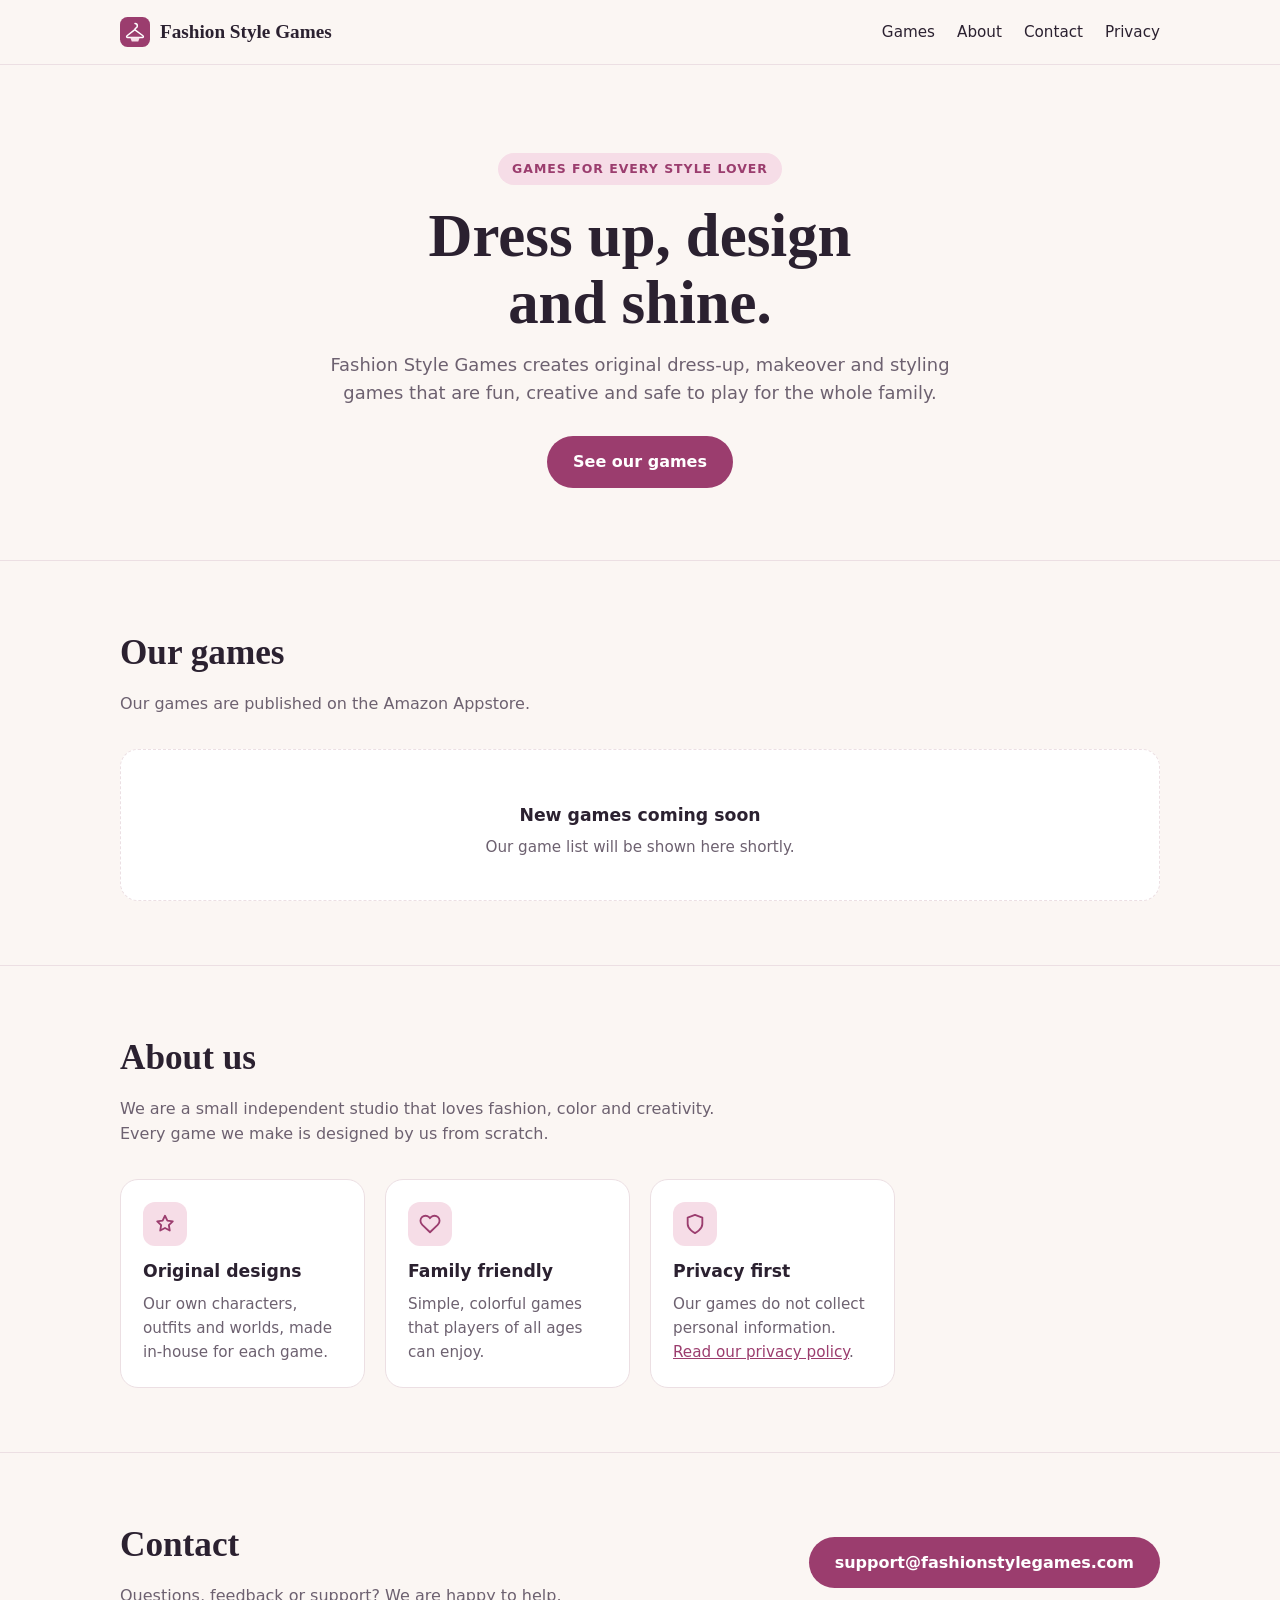
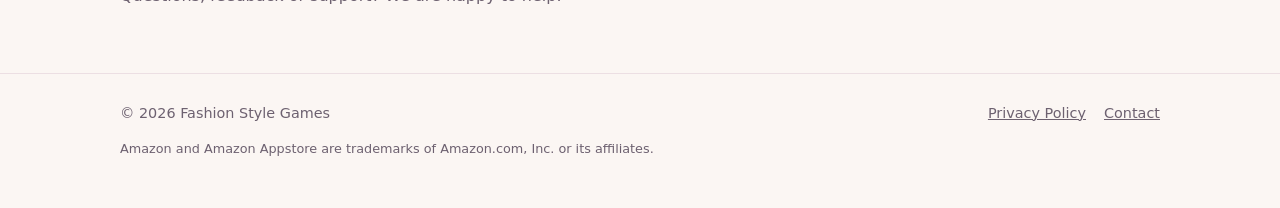
==== index.html @ 924c88b2 "Add Fashion Style Games website and privacy policy Co-Authored-By: Claude Opus 5.5 <noreply@anthropi" ====
<!doctype html>
<html lang="en">
<head>
  <meta charset="utf-8">
  <meta name="viewport" content="width=device-width, initial-scale=1">
  <title>Fashion Style Games</title>
  <meta name="description" content="Fashion Style Games makes original dress-up, makeover and style games for the Amazon Appstore.">
  <link rel="icon" href="favicon.svg" type="image/svg+xml">
  <link rel="stylesheet" href="style.css">
</head>
<body>
  <header class="site-header">
    <div class="wrap nav">
      <a class="brand" href="./">
        <svg viewBox="0 0 64 64" width="30" height="30" aria-hidden="true"><rect width="64" height="64" rx="16" fill="#9b3d6e"/><path d="M32 14a5 5 0 0 1 5 5c0 2.4-1.6 3.6-3.2 4.6-.9.6-1.8 1.2-1.8 2.4v1.6L49 40c1.6 1.1.8 3.6-1.1 3.6H16.1c-1.9 0-2.7-2.5-1.1-3.6L31 27.6" fill="none" stroke="#fff" stroke-width="3.2" stroke-linecap="round" stroke-linejoin="round"/><path d="M22 43.6 25 52h14l3-8.4" fill="#f6dde7"/></svg>
        Fashion Style Games
      </a>
      <ul>
        <li><a href="#games">Games</a></li>
        <li><a href="#about">About</a></li>
        <li><a href="#contact">Contact</a></li>
        <li><a href="privacy-policy.html">Privacy</a></li>
      </ul>
    </div>
  </header>

  <main>
    <div class="wrap hero">
      <span class="eyebrow">Games for every style lover</span>
      <h1>Dress up, design<br>and shine.</h1>
      <p>Fashion Style Games creates original dress-up, makeover and styling games that are fun, creative and safe to play for the whole family.</p>
      <a class="btn" href="#games">See our games</a>
    </div>

    <section id="games">
      <div class="wrap">
        <h2>Our games</h2>
        <p class="lead">Our games are published on the Amazon Appstore.</p>
        <div class="grid">
          <!--
            To add a game, copy this card and fill it in:
            <article class="card game-card">
              <img src="games/GAME-ICON.png" alt="GAME NAME icon">
              <h3>GAME NAME</h3>
              <p>One short sentence about the game.</p>
              <a class="store-link" href="AMAZON-APPSTORE-LINK">Get it on Amazon Appstore &rarr;</a>
            </article>
          -->
          <div class="card empty-state">
            <h3>New games coming soon</h3>
            <p>Our game list will be shown here shortly.</p>
          </div>
        </div>
      </div>
    </section>

    <section id="about">
      <div class="wrap">
        <h2>About us</h2>
        <p class="lead">We are a small independent studio that loves fashion, color and creativity. Every game we make is designed by us from scratch.</p>
        <div class="grid">
          <div class="card">
            <div class="icon"><svg viewBox="0 0 24 24" fill="none" stroke="currentColor" stroke-width="2" stroke-linecap="round" stroke-linejoin="round" aria-hidden="true"><path d="M12 3l2.6 5.3 5.9.9-4.3 4.1 1 5.8L12 16.4 6.8 19.1l1-5.8L3.5 9.2l5.9-.9z"/></svg></div>
            <h3>Original designs</h3>
            <p>Our own characters, outfits and worlds, made in-house for each game.</p>
          </div>
          <div class="card">
            <div class="icon"><svg viewBox="0 0 24 24" fill="none" stroke="currentColor" stroke-width="2" stroke-linecap="round" stroke-linejoin="round" aria-hidden="true"><path d="M20.8 4.6a5.5 5.5 0 0 0-7.8 0L12 5.7l-1-1.1a5.5 5.5 0 0 0-7.8 7.8l1 1.1L12 21l7.8-7.5 1-1.1a5.5 5.5 0 0 0 0-7.8z"/></svg></div>
            <h3>Family friendly</h3>
            <p>Simple, colorful games that players of all ages can enjoy.</p>
          </div>
          <div class="card">
            <div class="icon"><svg viewBox="0 0 24 24" fill="none" stroke="currentColor" stroke-width="2" stroke-linecap="round" stroke-linejoin="round" aria-hidden="true"><path d="M12 22s8-4 8-10V5l-8-3-8 3v7c0 6 8 10 8 10z"/></svg></div>
            <h3>Privacy first</h3>
            <p>Our games do not collect personal information. <a href="privacy-policy.html">Read our privacy policy</a>.</p>
          </div>
        </div>
      </div>
    </section>

    <section id="contact">
      <div class="wrap contact-box">
        <div>
          <h2>Contact</h2>
          <p class="lead" style="margin:0">Questions, feedback or support? We are happy to help.</p>
        </div>
        <a class="btn" href="mailto:support@fashionstylegames.com">support@fashionstylegames.com</a>
      </div>
    </section>
  </main>

  <footer class="site-footer">
    <div class="wrap">
      <div class="footer-row">
        <span>&copy; 2026 Fashion Style Games</span>
        <nav>
          <a href="privacy-policy.html">Privacy Policy</a>
          <a href="mailto:support@fashionstylegames.com">Contact</a>
        </nav>
      </div>
      <p class="fineprint">Amazon and Amazon Appstore are trademarks of Amazon.com, Inc. or its affiliates.</p>
    </div>
  </footer>
</body>
</html>
---- style.css ----
:root {
  --bg: #fbf6f3;
  --surface: #ffffff;
  --ink: #2b2130;
  --muted: #6d6170;
  --accent: #9b3d6e;
  --accent-soft: #f6dde7;
  --line: #ecdfe3;
  --radius: 18px;
  --max: 1080px;
  --serif: Georgia, "Times New Roman", serif;
  --sans: system-ui, -apple-system, "Segoe UI", Roboto, "Helvetica Neue", Arial, sans-serif;
}

@media (prefers-color-scheme: dark) {
  :root {
    --bg: #1b161d;
    --surface: #251e28;
    --ink: #f6eef3;
    --muted: #b9aab5;
    --accent: #ec92bb;
    --accent-soft: #3a2834;
    --line: #3a2f3d;
  }
}

* { box-sizing: border-box; }
html { scroll-behavior: smooth; }

body {
  margin: 0;
  background: var(--bg);
  color: var(--ink);
  font-family: var(--sans);
  line-height: 1.6;
  -webkit-font-smoothing: antialiased;
}

a { color: var(--accent); }

.wrap {
  max-width: var(--max);
  margin: 0 auto;
  padding: 0 20px;
}

/* Header */
.site-header {
  position: sticky;
  top: 0;
  z-index: 10;
  background: var(--bg);
  border-bottom: 1px solid var(--line);
}

.nav {
  display: flex;
  align-items: center;
  justify-content: space-between;
  min-height: 64px;
  gap: 16px;
}

.brand {
  display: flex;
  align-items: center;
  gap: 10px;
  font-family: var(--serif);
  font-size: 1.2rem;
  font-weight: 700;
  color: var(--ink);
  text-decoration: none;
}

.brand svg { width: 30px; height: 30px; flex: none; }

.nav ul {
  display: flex;
  gap: 22px;
  list-style: none;
  margin: 0;
  padding: 0;
}

.nav ul a {
  color: var(--ink);
  text-decoration: none;
  font-size: 0.95rem;
}

.nav ul a:hover { color: var(--accent); }

/* Hero */
.hero {
  padding: 88px 0 72px;
  text-align: center;
}

.eyebrow {
  display: inline-block;
  padding: 6px 14px;
  border-radius: 999px;
  background: var(--accent-soft);
  color: var(--accent);
  font-size: 0.78rem;
  font-weight: 700;
  letter-spacing: 0.08em;
  text-transform: uppercase;
}

.hero h1 {
  font-family: var(--serif);
  font-size: clamp(2.2rem, 6vw, 3.8rem);
  line-height: 1.1;
  margin: 18px 0 14px;
}

.hero p {
  max-width: 620px;
  margin: 0 auto;
  color: var(--muted);
  font-size: 1.12rem;
}

.btn {
  display: inline-block;
  margin-top: 28px;
  padding: 13px 26px;
  border-radius: 999px;
  background: var(--accent);
  color: #fff;
  text-decoration: none;
  font-weight: 600;
}

.btn:hover { filter: brightness(1.08); }

/* Sections */
section {
  padding: 64px 0;
  border-top: 1px solid var(--line);
  scroll-margin-top: 64px;
}

section h2 {
  font-family: var(--serif);
  font-size: clamp(1.6rem, 3.5vw, 2.2rem);
  margin: 0 0 10px;
}

.lead {
  color: var(--muted);
  margin: 0 0 32px;
  max-width: 640px;
}

.grid {
  display: grid;
  grid-template-columns: repeat(auto-fill, minmax(240px, 1fr));
  gap: 20px;
}

.card {
  background: var(--surface);
  border: 1px solid var(--line);
  border-radius: var(--radius);
  padding: 22px;
}

.card h3 { margin: 12px 0 6px; font-size: 1.08rem; }
.card p { margin: 0; color: var(--muted); font-size: 0.95rem; }

.icon {
  width: 44px;
  height: 44px;
  border-radius: 12px;
  background: var(--accent-soft);
  color: var(--accent);
  display: grid;
  place-items: center;
}

.icon svg { width: 22px; height: 22px; }

/* Game cards */
.game-card { padding: 14px; }

.game-card img {
  display: block;
  width: 100%;
  aspect-ratio: 1;
  object-fit: cover;
  border-radius: 12px;
}

.game-card h3 { margin: 14px 4px 4px; }
.game-card p { margin: 0 4px 12px; }

.game-card .store-link {
  display: inline-block;
  margin: 0 4px 4px;
  font-weight: 600;
  text-decoration: none;
}

.empty-state {
  grid-column: 1 / -1;
  text-align: center;
  padding: 40px 22px;
  border-style: dashed;
}

/* Contact */
.contact-box {
  display: flex;
  flex-wrap: wrap;
  align-items: center;
  justify-content: space-between;
  gap: 18px;
}

.contact-box .btn { margin-top: 0; }

/* Policy page */
.policy {
  padding: 56px 0 72px;
  max-width: 760px;
}

.policy h1 {
  font-family: var(--serif);
  font-size: clamp(2rem, 5vw, 2.8rem);
  margin: 0 0 6px;
}

.policy .updated { color: var(--muted); margin: 0 0 32px; }

.policy h2 {
  font-family: var(--serif);
  font-size: 1.35rem;
  margin: 36px 0 8px;
}

.policy p, .policy li { color: var(--ink); }
.policy ul { padding-left: 22px; }
.policy li { margin-bottom: 6px; }

/* Footer */
.site-footer {
  border-top: 1px solid var(--line);
  padding: 28px 0 36px;
  color: var(--muted);
  font-size: 0.9rem;
}

.footer-row {
  display: flex;
  flex-wrap: wrap;
  justify-content: space-between;
  gap: 12px;
}

.footer-row nav { display: flex; gap: 18px; flex-wrap: wrap; }
.footer-row a { color: var(--muted); }
.footer-row a:hover { color: var(--accent); }
.fineprint { margin-top: 14px; font-size: 0.8rem; }

@media (max-width: 560px) {
  .nav { flex-direction: column; justify-content: center; padding: 12px 0; gap: 6px; }
  .nav ul { gap: 18px; }
  .hero { padding: 56px 0 48px; }
  section { padding: 48px 0; }
}
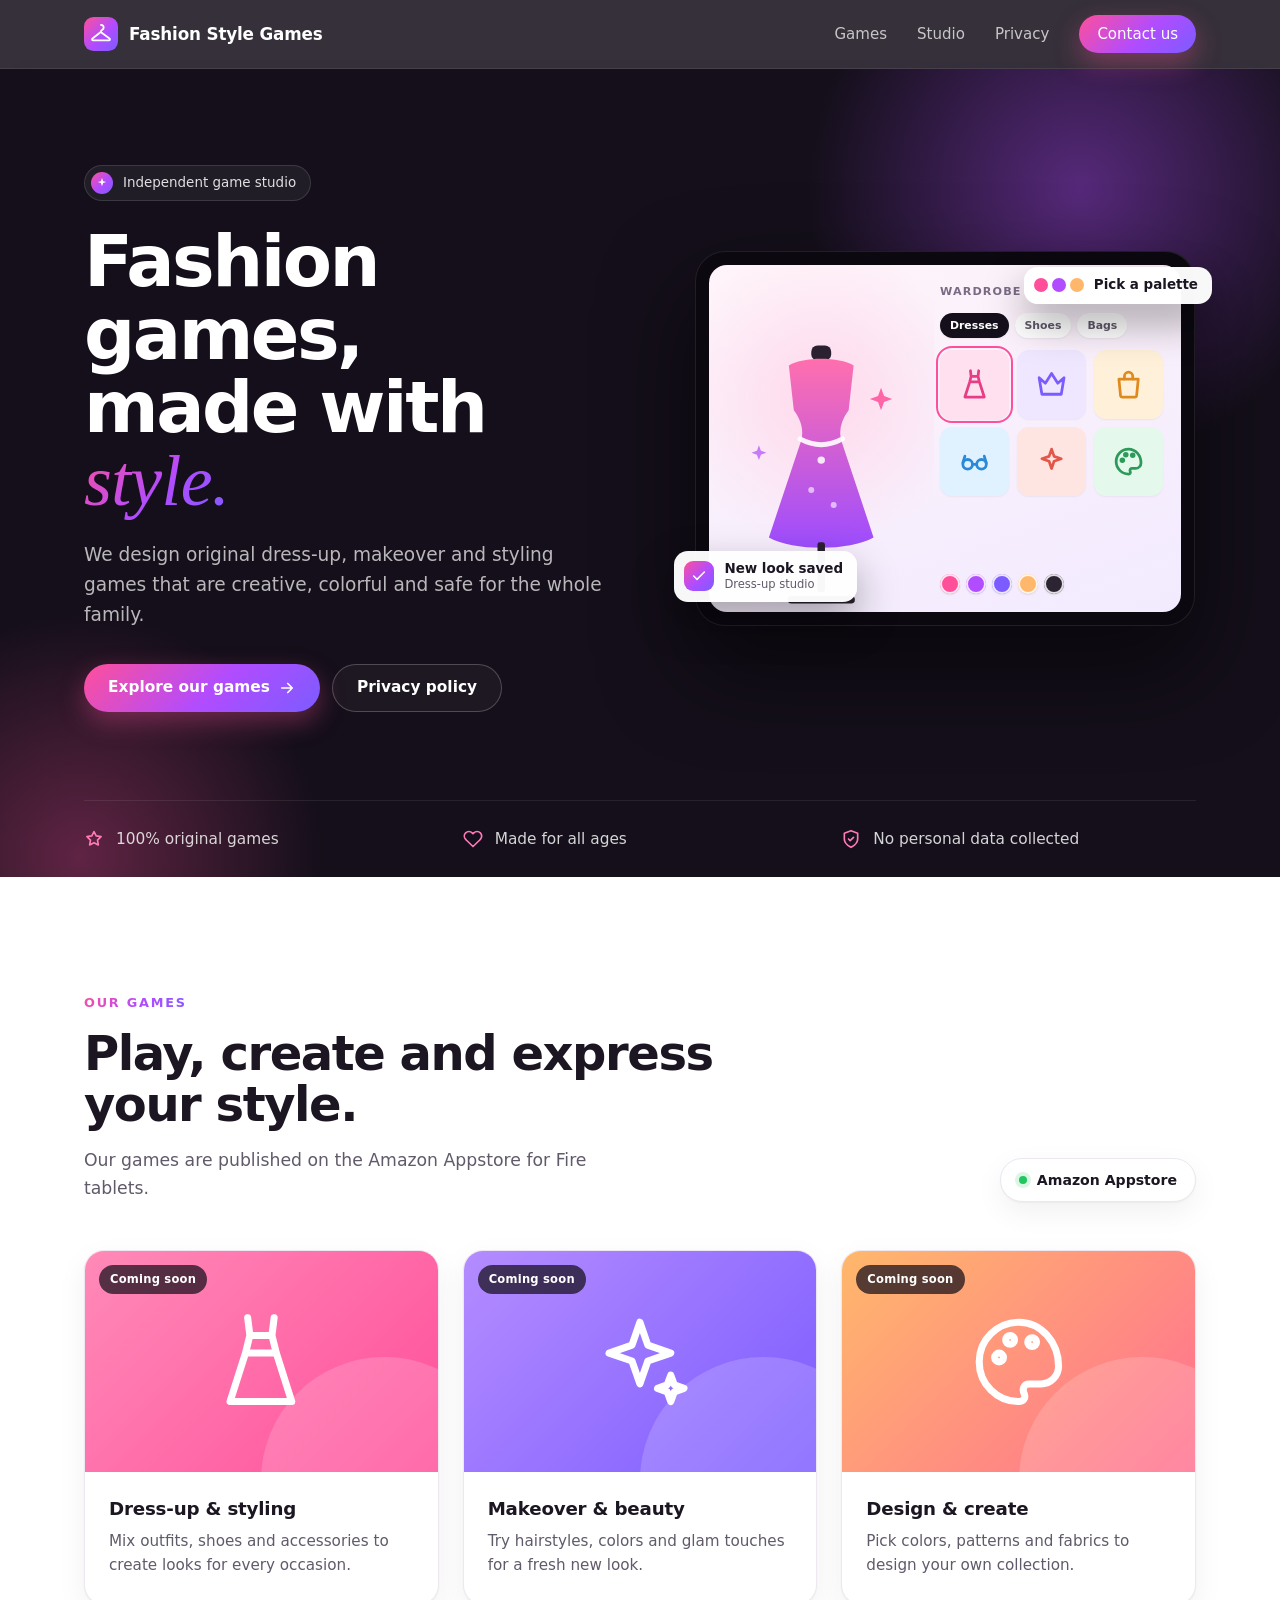
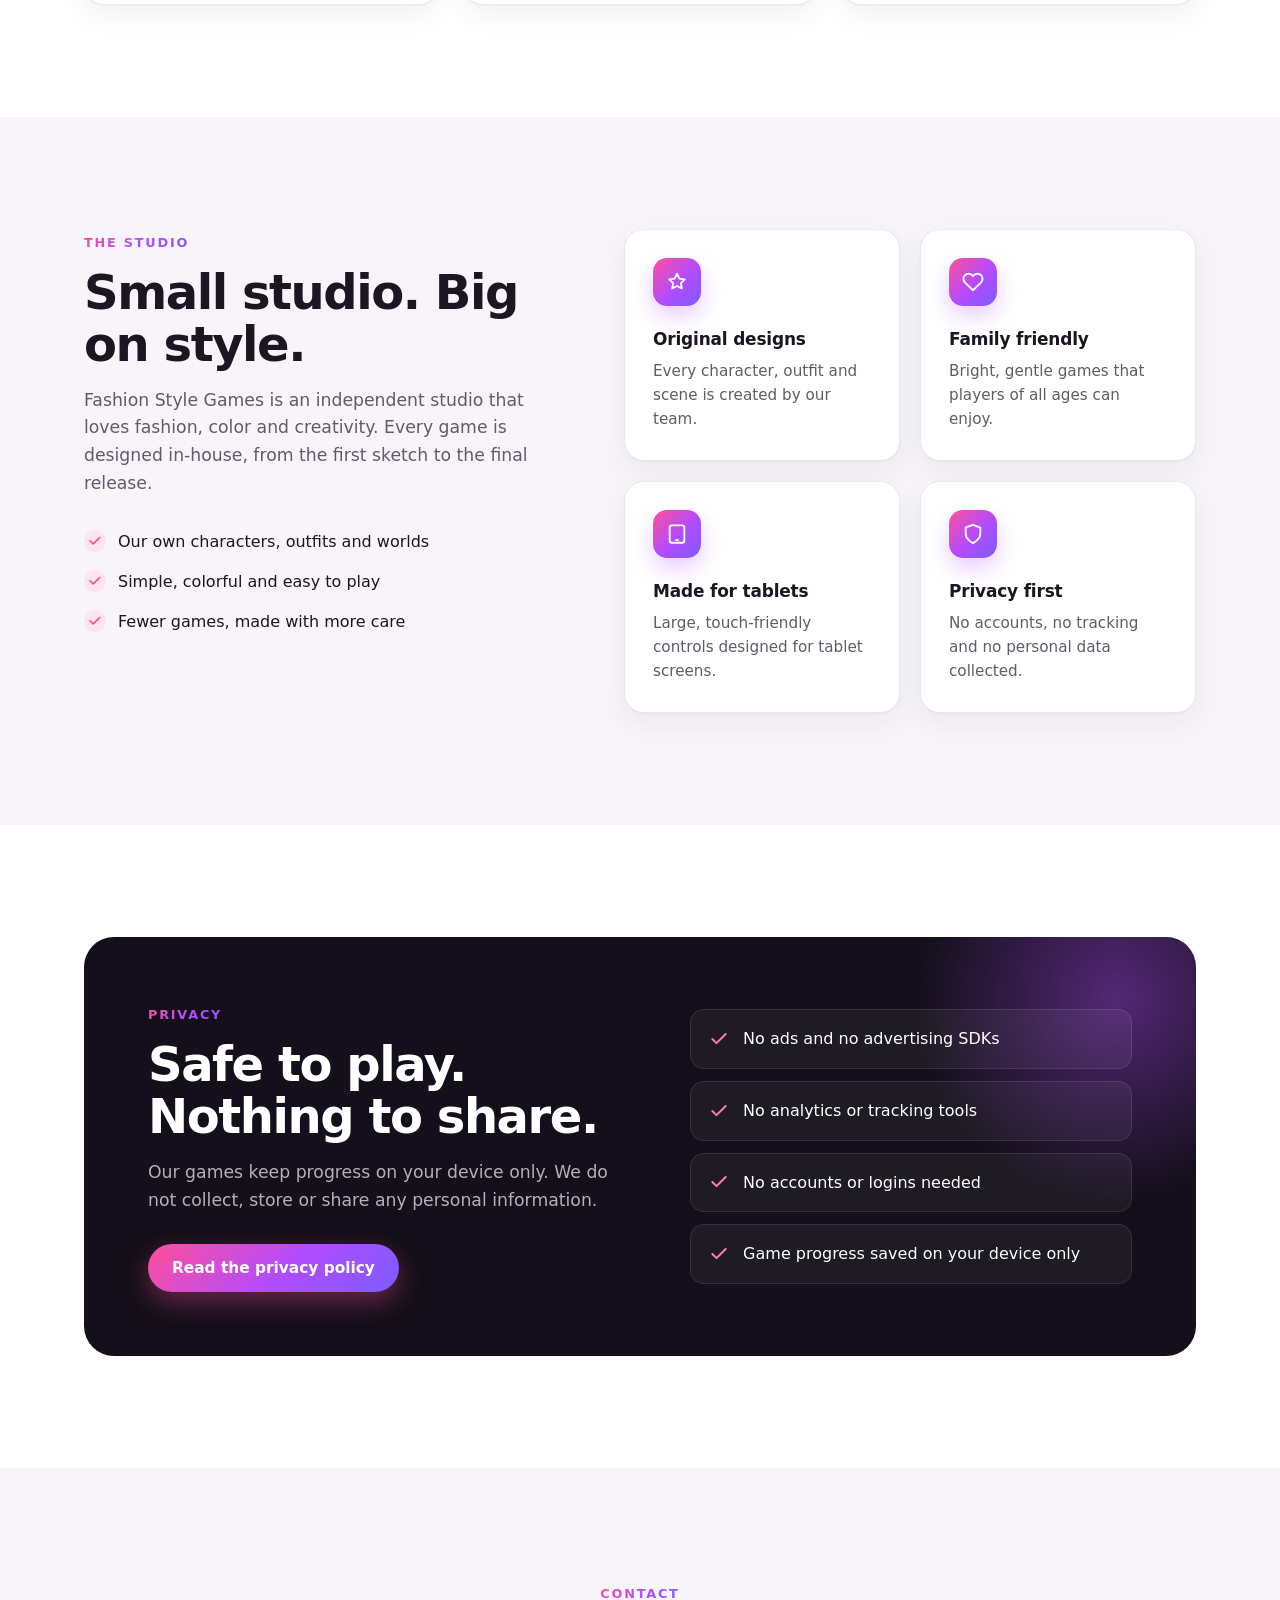
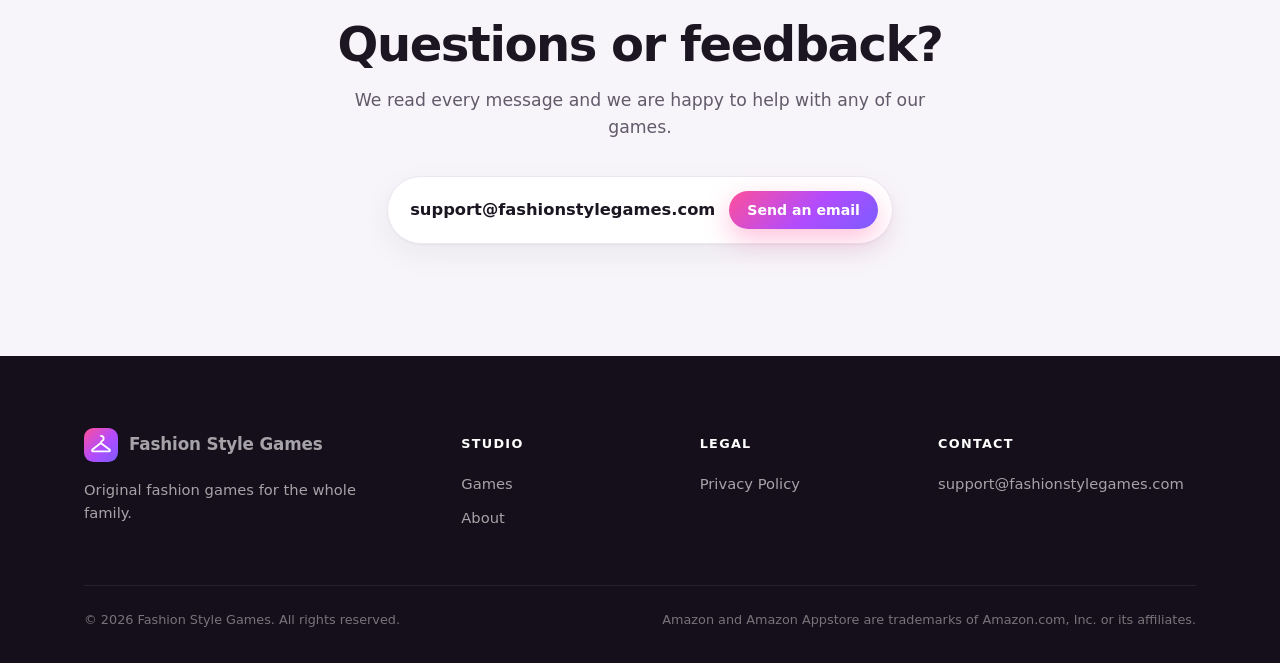
==== commit 8b87f93b: "Redesign site with a new professional look Co-Authored-By: Claude Opus 5.5 <noreply@anthropic.com>" ====
--- a/index.html
+++ b/index.html
@@ -3,102 +3,273 @@
 <head>
   <meta charset="utf-8">
   <meta name="viewport" content="width=device-width, initial-scale=1">
-  <title>Fashion Style Games</title>
-  <meta name="description" content="Fashion Style Games makes original dress-up, makeover and style games for the Amazon Appstore.">
+  <title>Fashion Style Games — Original fashion games for the whole family</title>
+  <meta name="description" content="Fashion Style Games is an independent studio making original dress-up, makeover and styling games for the Amazon Appstore.">
+  <meta name="theme-color" content="#140f1a">
+  <meta property="og:title" content="Fashion Style Games">
+  <meta property="og:description" content="Original dress-up, makeover and styling games for the whole family.">
+  <meta property="og:url" content="https://fashionstylegames.com/">
+  <meta property="og:type" content="website">
+  <link rel="canonical" href="https://fashionstylegames.com/">
   <link rel="icon" href="favicon.svg" type="image/svg+xml">
   <link rel="stylesheet" href="style.css">
 </head>
 <body>
   <header class="site-header">
     <div class="wrap nav">
-      <a class="brand" href="./">
-        <svg viewBox="0 0 64 64" width="30" height="30" aria-hidden="true"><rect width="64" height="64" rx="16" fill="#9b3d6e"/><path d="M32 14a5 5 0 0 1 5 5c0 2.4-1.6 3.6-3.2 4.6-.9.6-1.8 1.2-1.8 2.4v1.6L49 40c1.6 1.1.8 3.6-1.1 3.6H16.1c-1.9 0-2.7-2.5-1.1-3.6L31 27.6" fill="none" stroke="#fff" stroke-width="3.2" stroke-linecap="round" stroke-linejoin="round"/><path d="M22 43.6 25 52h14l3-8.4" fill="#f6dde7"/></svg>
+      <a class="brand" href="./" aria-label="Fashion Style Games home">
+        <svg class="brand-mark" viewBox="0 0 64 64" width="34" height="34" aria-hidden="true"><defs><linearGradient id="lg-brand" x1="0" y1="0" x2="1" y2="1"><stop offset="0" stop-color="#ff4f9a"/><stop offset=".55" stop-color="#b14cff"/><stop offset="1" stop-color="#7c5cff"/></linearGradient></defs><rect width="64" height="64" rx="18" fill="url(#lg-brand)"/><path d="M32 15a5 5 0 0 1 5 5c0 2.4-1.6 3.6-3.2 4.6-.9.6-1.8 1.2-1.8 2.4v1.6L48 40.5c1.5 1.1.8 3.5-1.1 3.5H17.1c-1.9 0-2.6-2.4-1.1-3.5L31 28.6" fill="none" stroke="#fff" stroke-width="3.4" stroke-linecap="round" stroke-linejoin="round"/></svg>
         Fashion Style Games
       </a>
-      <ul>
+      <ul class="nav-links">
         <li><a href="#games">Games</a></li>
-        <li><a href="#about">About</a></li>
-        <li><a href="#contact">Contact</a></li>
+        <li><a href="#studio">Studio</a></li>
         <li><a href="privacy-policy.html">Privacy</a></li>
+        <li class="nav-cta"><a class="btn btn-primary btn-sm" href="#contact">Contact us</a></li>
       </ul>
     </div>
   </header>
 
   <main>
-    <div class="wrap hero">
-      <span class="eyebrow">Games for every style lover</span>
-      <h1>Dress up, design<br>and shine.</h1>
-      <p>Fashion Style Games creates original dress-up, makeover and styling games that are fun, creative and safe to play for the whole family.</p>
-      <a class="btn" href="#games">See our games</a>
-    </div>
-
-    <section id="games">
-      <div class="wrap">
-        <h2>Our games</h2>
-        <p class="lead">Our games are published on the Amazon Appstore.</p>
-        <div class="grid">
+    <!-- Hero -->
+    <section class="hero">
+      <div class="wrap">
+        <div class="hero-grid">
+          <div class="hero-copy">
+            <span class="eyebrow">
+              <span class="dot"><svg viewBox="0 0 24 24" fill="currentColor" aria-hidden="true"><path d="M12 2l2.2 6.3L20.5 10l-6.3 2.2L12 18.5l-2.2-6.3L3.5 10l6.3-1.7z"/></svg></span>
+              Independent game studio
+            </span>
+            <h1>Fashion games,<br>made with <span class="grad-text">style.</span></h1>
+            <p class="hero-lead">We design original dress-up, makeover and styling games that are creative, colorful and safe for the whole family.</p>
+            <div class="hero-actions">
+              <a class="btn btn-primary" href="#games">
+                Explore our games
+                <svg viewBox="0 0 24 24" fill="none" stroke="currentColor" stroke-width="2.2" stroke-linecap="round" stroke-linejoin="round" aria-hidden="true"><path d="M5 12h14M13 6l6 6-6 6"/></svg>
+              </a>
+              <a class="btn btn-ghost" href="privacy-policy.html">Privacy policy</a>
+            </div>
+          </div>
+
+          <div class="device-wrap" aria-hidden="true">
+            <div class="device">
+              <div class="screen">
+                <div class="stage">
+                  <svg viewBox="0 0 140 220">
+                    <defs><linearGradient id="lg-dress" x1="0" y1="0" x2="0" y2="1"><stop offset="0" stop-color="#ff6fae"/><stop offset="1" stop-color="#9d4dff"/></linearGradient></defs>
+                    <rect x="62" y="6" width="16" height="12" rx="5" fill="#2a2030"/>
+                    <path d="M44 22C56 15 84 15 96 22L92 58C86 66 84 74 86 82L112 160C92 171 48 171 28 160L54 82C56 74 54 66 48 58Z" fill="url(#lg-dress)"/>
+                    <path d="M53 81C64 87 76 87 87 81" stroke="#fff" stroke-width="4" fill="none" stroke-linecap="round" opacity=".9"/>
+                    <circle cx="70" cy="98" r="3" fill="#fff" opacity=".85"/>
+                    <circle cx="62" cy="122" r="2.4" fill="#fff" opacity=".6"/>
+                    <circle cx="80" cy="134" r="2.4" fill="#fff" opacity=".6"/>
+                    <rect x="67" y="164" width="6" height="40" rx="2" fill="#2a2030"/>
+                    <path d="M46 210h48" stroke="#2a2030" stroke-width="6" stroke-linecap="round"/>
+                    <path d="M118 40l2.4 6.6 6.6 2.4-6.6 2.4-2.4 6.6-2.4-6.6-6.6-2.4 6.6-2.4z" fill="#ff4f9a" opacity=".85"/>
+                    <path d="M20 86l1.6 4.4 4.4 1.6-4.4 1.6L20 98l-1.6-4.4L14 92l4.4-1.6z" fill="#b14cff" opacity=".7"/>
+                  </svg>
+                </div>
+                <div class="panel">
+                  <span class="panel-title">Wardrobe</span>
+                  <div class="tabs"><span class="tab on">Dresses</span><span class="tab">Shoes</span><span class="tab">Bags</span></div>
+                  <div class="tiles">
+                    <span class="tile t1 sel"><svg viewBox="0 0 24 24" fill="none" stroke="currentColor" stroke-width="2" stroke-linecap="round" stroke-linejoin="round"><path d="M9 2l.5 4-1 4L5 21h14l-3.5-11-1-4L15 2M9.5 6h5M8.5 10h7"/></svg></span>
+                    <span class="tile t2"><svg viewBox="0 0 24 24" fill="none" stroke="currentColor" stroke-width="2" stroke-linecap="round" stroke-linejoin="round"><path d="M3 7l4.5 4L12 4l4.5 7L21 7l-2 12H5z"/></svg></span>
+                    <span class="tile t3"><svg viewBox="0 0 24 24" fill="none" stroke="currentColor" stroke-width="2" stroke-linecap="round" stroke-linejoin="round"><path d="M5 8h14l-1.2 12.1a1 1 0 0 1-1 .9H7.2a1 1 0 0 1-1-.9z"/><path d="M9 8V6a3 3 0 0 1 6 0v2"/></svg></span>
+                    <span class="tile t4"><svg viewBox="0 0 24 24" fill="none" stroke="currentColor" stroke-width="2" stroke-linecap="round" stroke-linejoin="round"><circle cx="7" cy="14" r="3.5"/><circle cx="17" cy="14" r="3.5"/><path d="M10.5 14h3M3.5 13l1.5-5M20.5 13 19 8"/></svg></span>
+                    <span class="tile t5"><svg viewBox="0 0 24 24" fill="none" stroke="currentColor" stroke-width="2" stroke-linecap="round" stroke-linejoin="round"><path d="M12 3l1.8 5.2L19 10l-5.2 1.8L12 17l-1.8-5.2L5 10l5.2-1.8z"/></svg></span>
+                    <span class="tile t6"><svg viewBox="0 0 24 24" fill="none" stroke="currentColor" stroke-width="2" stroke-linecap="round" stroke-linejoin="round"><path d="M12 3a9 9 0 1 0 0 18c1.1 0 1.6-.9 1.2-1.8-.5-1-.1-2.2 1.1-2.2H17a4 4 0 0 0 4-4c0-5.5-4-10-9-10z"/><circle cx="7.5" cy="11" r="1"/><circle cx="10" cy="7" r="1"/><circle cx="15" cy="7.5" r="1"/></svg></span>
+                  </div>
+                  <div class="swatches">
+                    <span style="background:#ff4f9a"></span><span style="background:#b14cff"></span><span style="background:#7c5cff"></span><span style="background:#ffb86b"></span><span style="background:#2c2433"></span>
+                  </div>
+                </div>
+              </div>
+            </div>
+
+            <div class="float-chip chip-a">
+              <span class="chip-icon"><svg viewBox="0 0 24 24" fill="none" stroke="currentColor" stroke-width="2.4" stroke-linecap="round" stroke-linejoin="round"><path d="M20 6 9 17l-5-5"/></svg></span>
+              <span>New look saved<span class="chip-sub">Dress-up studio</span></span>
+            </div>
+            <div class="float-chip chip-b">
+              <span class="chip-dots"><span style="background:#ff4f9a"></span><span style="background:#b14cff"></span><span style="background:#ffb86b"></span></span>
+              <span>Pick a palette</span>
+            </div>
+          </div>
+        </div>
+
+        <div class="trust">
+          <div class="trust-item"><svg viewBox="0 0 24 24" fill="none" stroke="currentColor" stroke-width="2" stroke-linecap="round" stroke-linejoin="round" aria-hidden="true"><path d="M12 3l2.6 5.3 5.9.9-4.3 4.1 1 5.8L12 16.4 6.8 19.1l1-5.8L3.5 9.2l5.9-.9z"/></svg>100% original games</div>
+          <div class="trust-item"><svg viewBox="0 0 24 24" fill="none" stroke="currentColor" stroke-width="2" stroke-linecap="round" stroke-linejoin="round" aria-hidden="true"><path d="M20.8 4.6a5.5 5.5 0 0 0-7.8 0L12 5.7l-1-1.1a5.5 5.5 0 0 0-7.8 7.8l1 1.1L12 21l7.8-7.5 1-1.1a5.5 5.5 0 0 0 0-7.8z"/></svg>Made for all ages</div>
+          <div class="trust-item"><svg viewBox="0 0 24 24" fill="none" stroke="currentColor" stroke-width="2" stroke-linecap="round" stroke-linejoin="round" aria-hidden="true"><path d="M12 22s8-4 8-10V5l-8-3-8 3v7c0 6 8 10 8 10z"/><path d="m9 12 2 2 4-4"/></svg>No personal data collected</div>
+        </div>
+      </div>
+    </section>
+
+    <!-- Games -->
+    <section class="section" id="games">
+      <div class="wrap">
+        <div class="section-head">
+          <div>
+            <span class="kicker">Our games</span>
+            <h2 class="h2">Play, create and express your style.</h2>
+            <p class="sub">Our games are published on the Amazon Appstore for Fire tablets.</p>
+          </div>
+          <span class="store-pill"><span class="live"></span>Amazon Appstore</span>
+        </div>
+
+        <div class="games-grid">
           <!--
-            To add a game, copy this card and fill it in:
-            <article class="card game-card">
-              <img src="games/GAME-ICON.png" alt="GAME NAME icon">
-              <h3>GAME NAME</h3>
-              <p>One short sentence about the game.</p>
-              <a class="store-link" href="AMAZON-APPSTORE-LINK">Get it on Amazon Appstore &rarr;</a>
-            </article>
+            To add a real game, replace one card with:
+            <a class="game-card" href="AMAZON-APPSTORE-LINK">
+              <div class="game-art"><img src="games/GAME-IMAGE.png" alt="GAME NAME"></div>
+              <div class="game-body">
+                <h3>GAME NAME</h3>
+                <p>One short sentence about the game.</p>
+                <span class="store-link">Get it on Amazon Appstore &rarr;</span>
+              </div>
+            </a>
           -->
-          <div class="card empty-state">
-            <h3>New games coming soon</h3>
-            <p>Our game list will be shown here shortly.</p>
-          </div>
-        </div>
-      </div>
-    </section>
-
-    <section id="about">
-      <div class="wrap">
-        <h2>About us</h2>
-        <p class="lead">We are a small independent studio that loves fashion, color and creativity. Every game we make is designed by us from scratch.</p>
-        <div class="grid">
-          <div class="card">
-            <div class="icon"><svg viewBox="0 0 24 24" fill="none" stroke="currentColor" stroke-width="2" stroke-linecap="round" stroke-linejoin="round" aria-hidden="true"><path d="M12 3l2.6 5.3 5.9.9-4.3 4.1 1 5.8L12 16.4 6.8 19.1l1-5.8L3.5 9.2l5.9-.9z"/></svg></div>
+          <article class="game-card">
+            <div class="game-art art-1">
+              <span class="badge">Coming soon</span>
+              <svg viewBox="0 0 24 24" fill="none" stroke="currentColor" stroke-width="1.6" stroke-linecap="round" stroke-linejoin="round" aria-hidden="true"><path d="M9 2l.5 4-1 4L5 21h14l-3.5-11-1-4L15 2M9.5 6h5M8.5 10h7"/></svg>
+            </div>
+            <div class="game-body">
+              <h3>Dress-up &amp; styling</h3>
+              <p>Mix outfits, shoes and accessories to create looks for every occasion.</p>
+            </div>
+          </article>
+          <article class="game-card">
+            <div class="game-art art-2">
+              <span class="badge">Coming soon</span>
+              <svg viewBox="0 0 24 24" fill="none" stroke="currentColor" stroke-width="1.6" stroke-linecap="round" stroke-linejoin="round" aria-hidden="true"><path d="M12 3l1.8 5.2L19 10l-5.2 1.8L12 17l-1.8-5.2L5 10l5.2-1.8z"/><path d="M19 15l.8 2.2L22 18l-2.2.8L19 21l-.8-2.2L16 18l2.2-.8z"/></svg>
+            </div>
+            <div class="game-body">
+              <h3>Makeover &amp; beauty</h3>
+              <p>Try hairstyles, colors and glam touches for a fresh new look.</p>
+            </div>
+          </article>
+          <article class="game-card">
+            <div class="game-art art-3">
+              <span class="badge">Coming soon</span>
+              <svg viewBox="0 0 24 24" fill="none" stroke="currentColor" stroke-width="1.6" stroke-linecap="round" stroke-linejoin="round" aria-hidden="true"><path d="M12 3a9 9 0 1 0 0 18c1.1 0 1.6-.9 1.2-1.8-.5-1-.1-2.2 1.1-2.2H17a4 4 0 0 0 4-4c0-5.5-4-10-9-10z"/><circle cx="7.5" cy="11" r="1"/><circle cx="10" cy="7" r="1"/><circle cx="15" cy="7.5" r="1"/></svg>
+            </div>
+            <div class="game-body">
+              <h3>Design &amp; create</h3>
+              <p>Pick colors, patterns and fabrics to design your own collection.</p>
+            </div>
+          </article>
+        </div>
+      </div>
+    </section>
+
+    <!-- Studio -->
+    <section class="section section-soft" id="studio">
+      <div class="wrap split">
+        <div>
+          <span class="kicker">The studio</span>
+          <h2 class="h2">Small studio. Big on style.</h2>
+          <p class="sub">Fashion Style Games is an independent studio that loves fashion, color and creativity. Every game is designed in-house, from the first sketch to the final release.</p>
+          <ul class="checks">
+            <li><svg viewBox="0 0 24 24" fill="none" stroke="currentColor" stroke-width="3" stroke-linecap="round" stroke-linejoin="round" aria-hidden="true"><path d="M20 6 9 17l-5-5"/></svg>Our own characters, outfits and worlds</li>
+            <li><svg viewBox="0 0 24 24" fill="none" stroke="currentColor" stroke-width="3" stroke-linecap="round" stroke-linejoin="round" aria-hidden="true"><path d="M20 6 9 17l-5-5"/></svg>Simple, colorful and easy to play</li>
+            <li><svg viewBox="0 0 24 24" fill="none" stroke="currentColor" stroke-width="3" stroke-linecap="round" stroke-linejoin="round" aria-hidden="true"><path d="M20 6 9 17l-5-5"/></svg>Fewer games, made with more care</li>
+          </ul>
+        </div>
+        <div class="features">
+          <div class="feature">
+            <div class="feature-icon"><svg viewBox="0 0 24 24" fill="none" stroke="currentColor" stroke-width="2" stroke-linecap="round" stroke-linejoin="round" aria-hidden="true"><path d="M12 3l2.6 5.3 5.9.9-4.3 4.1 1 5.8L12 16.4 6.8 19.1l1-5.8L3.5 9.2l5.9-.9z"/></svg></div>
             <h3>Original designs</h3>
-            <p>Our own characters, outfits and worlds, made in-house for each game.</p>
-          </div>
-          <div class="card">
-            <div class="icon"><svg viewBox="0 0 24 24" fill="none" stroke="currentColor" stroke-width="2" stroke-linecap="round" stroke-linejoin="round" aria-hidden="true"><path d="M20.8 4.6a5.5 5.5 0 0 0-7.8 0L12 5.7l-1-1.1a5.5 5.5 0 0 0-7.8 7.8l1 1.1L12 21l7.8-7.5 1-1.1a5.5 5.5 0 0 0 0-7.8z"/></svg></div>
+            <p>Every character, outfit and scene is created by our team.</p>
+          </div>
+          <div class="feature">
+            <div class="feature-icon"><svg viewBox="0 0 24 24" fill="none" stroke="currentColor" stroke-width="2" stroke-linecap="round" stroke-linejoin="round" aria-hidden="true"><path d="M20.8 4.6a5.5 5.5 0 0 0-7.8 0L12 5.7l-1-1.1a5.5 5.5 0 0 0-7.8 7.8l1 1.1L12 21l7.8-7.5 1-1.1a5.5 5.5 0 0 0 0-7.8z"/></svg></div>
             <h3>Family friendly</h3>
-            <p>Simple, colorful games that players of all ages can enjoy.</p>
-          </div>
-          <div class="card">
-            <div class="icon"><svg viewBox="0 0 24 24" fill="none" stroke="currentColor" stroke-width="2" stroke-linecap="round" stroke-linejoin="round" aria-hidden="true"><path d="M12 22s8-4 8-10V5l-8-3-8 3v7c0 6 8 10 8 10z"/></svg></div>
+            <p>Bright, gentle games that players of all ages can enjoy.</p>
+          </div>
+          <div class="feature">
+            <div class="feature-icon"><svg viewBox="0 0 24 24" fill="none" stroke="currentColor" stroke-width="2" stroke-linecap="round" stroke-linejoin="round" aria-hidden="true"><rect x="4" y="2.5" width="16" height="19" rx="2.5"/><path d="M11 18.5h2"/></svg></div>
+            <h3>Made for tablets</h3>
+            <p>Large, touch-friendly controls designed for tablet screens.</p>
+          </div>
+          <div class="feature">
+            <div class="feature-icon"><svg viewBox="0 0 24 24" fill="none" stroke="currentColor" stroke-width="2" stroke-linecap="round" stroke-linejoin="round" aria-hidden="true"><path d="M12 22s8-4 8-10V5l-8-3-8 3v7c0 6 8 10 8 10z"/></svg></div>
             <h3>Privacy first</h3>
-            <p>Our games do not collect personal information. <a href="privacy-policy.html">Read our privacy policy</a>.</p>
-          </div>
-        </div>
-      </div>
-    </section>
-
-    <section id="contact">
-      <div class="wrap contact-box">
-        <div>
-          <h2>Contact</h2>
-          <p class="lead" style="margin:0">Questions, feedback or support? We are happy to help.</p>
-        </div>
-        <a class="btn" href="mailto:support@fashionstylegames.com">support@fashionstylegames.com</a>
+            <p>No accounts, no tracking and no personal data collected.</p>
+          </div>
+        </div>
+      </div>
+    </section>
+
+    <!-- Privacy band -->
+    <section class="section">
+      <div class="wrap">
+        <div class="privacy-band">
+          <div>
+            <span class="kicker">Privacy</span>
+            <h2 class="h2">Safe to play. Nothing to share.</h2>
+            <p class="sub">Our games keep progress on your device only. We do not collect, store or share any personal information.</p>
+            <a class="btn btn-primary" href="privacy-policy.html">Read the privacy policy</a>
+          </div>
+          <ul class="privacy-list">
+            <li><svg viewBox="0 0 24 24" fill="none" stroke="currentColor" stroke-width="2.4" stroke-linecap="round" stroke-linejoin="round" aria-hidden="true"><path d="M20 6 9 17l-5-5"/></svg>No ads and no advertising SDKs</li>
+            <li><svg viewBox="0 0 24 24" fill="none" stroke="currentColor" stroke-width="2.4" stroke-linecap="round" stroke-linejoin="round" aria-hidden="true"><path d="M20 6 9 17l-5-5"/></svg>No analytics or tracking tools</li>
+            <li><svg viewBox="0 0 24 24" fill="none" stroke="currentColor" stroke-width="2.4" stroke-linecap="round" stroke-linejoin="round" aria-hidden="true"><path d="M20 6 9 17l-5-5"/></svg>No accounts or logins needed</li>
+            <li><svg viewBox="0 0 24 24" fill="none" stroke="currentColor" stroke-width="2.4" stroke-linecap="round" stroke-linejoin="round" aria-hidden="true"><path d="M20 6 9 17l-5-5"/></svg>Game progress saved on your device only</li>
+          </ul>
+        </div>
+      </div>
+    </section>
+
+    <!-- Contact -->
+    <section class="section section-soft contact" id="contact">
+      <div class="wrap">
+        <span class="kicker">Contact</span>
+        <h2 class="h2">Questions or feedback?</h2>
+        <p class="sub">We read every message and we are happy to help with any of our games.</p>
+        <span class="mail-card">
+          <span class="addr">support@fashionstylegames.com</span>
+          <a class="btn btn-primary btn-sm" href="mailto:support@fashionstylegames.com">Send an email</a>
+        </span>
       </div>
     </section>
   </main>
 
   <footer class="site-footer">
     <div class="wrap">
-      <div class="footer-row">
-        <span>&copy; 2026 Fashion Style Games</span>
-        <nav>
-          <a href="privacy-policy.html">Privacy Policy</a>
-          <a href="mailto:support@fashionstylegames.com">Contact</a>
-        </nav>
-      </div>
-      <p class="fineprint">Amazon and Amazon Appstore are trademarks of Amazon.com, Inc. or its affiliates.</p>
+      <div class="footer-grid">
+        <div>
+          <a class="brand" href="./">
+            <svg class="brand-mark" viewBox="0 0 64 64" width="34" height="34" aria-hidden="true"><defs><linearGradient id="lg-brand-f" x1="0" y1="0" x2="1" y2="1"><stop offset="0" stop-color="#ff4f9a"/><stop offset=".55" stop-color="#b14cff"/><stop offset="1" stop-color="#7c5cff"/></linearGradient></defs><rect width="64" height="64" rx="18" fill="url(#lg-brand-f)"/><path d="M32 15a5 5 0 0 1 5 5c0 2.4-1.6 3.6-3.2 4.6-.9.6-1.8 1.2-1.8 2.4v1.6L48 40.5c1.5 1.1.8 3.5-1.1 3.5H17.1c-1.9 0-2.6-2.4-1.1-3.5L31 28.6" fill="none" stroke="#fff" stroke-width="3.4" stroke-linecap="round" stroke-linejoin="round"/></svg>
+            Fashion Style Games
+          </a>
+          <p>Original fashion games for the whole family.</p>
+        </div>
+        <div>
+          <h4>Studio</h4>
+          <ul>
+            <li><a href="#games">Games</a></li>
+            <li><a href="#studio">About</a></li>
+          </ul>
+        </div>
+        <div>
+          <h4>Legal</h4>
+          <ul>
+            <li><a href="privacy-policy.html">Privacy Policy</a></li>
+          </ul>
+        </div>
+        <div>
+          <h4>Contact</h4>
+          <ul>
+            <li><a href="mailto:support@fashionstylegames.com">support@fashionstylegames.com</a></li>
+          </ul>
+        </div>
+      </div>
+      <div class="footer-bottom">
+        <span>&copy; 2026 Fashion Style Games. All rights reserved.</span>
+        <span>Amazon and Amazon Appstore are trademarks of Amazon.com, Inc. or its affiliates.</span>
+      </div>
     </div>
   </footer>
 </body>
--- a/style.css
+++ b/style.css
@@ -1,273 +1,805 @@
 :root {
-  --bg: #fbf6f3;
-  --surface: #ffffff;
-  --ink: #2b2130;
-  --muted: #6d6170;
-  --accent: #9b3d6e;
-  --accent-soft: #f6dde7;
-  --line: #ecdfe3;
-  --radius: 18px;
-  --max: 1080px;
+  --ink: #140f1a;
+  --text: #1b1621;
+  --muted: #615a6a;
+  --bg: #ffffff;
+  --bg-soft: #f8f5fa;
+  --line: #ece7f0;
+  --pink: #ff4f9a;
+  --violet: #7c5cff;
+  --grad: linear-gradient(135deg, #ff4f9a 0%, #b14cff 55%, #7c5cff 100%);
+  --radius: 20px;
+  --max: 1160px;
+  --sans: "Segoe UI Variable Display", "Segoe UI", system-ui, -apple-system, "SF Pro Display", Roboto, "Helvetica Neue", Arial, sans-serif;
   --serif: Georgia, "Times New Roman", serif;
-  --sans: system-ui, -apple-system, "Segoe UI", Roboto, "Helvetica Neue", Arial, sans-serif;
-}
-
-@media (prefers-color-scheme: dark) {
-  :root {
-    --bg: #1b161d;
-    --surface: #251e28;
-    --ink: #f6eef3;
-    --muted: #b9aab5;
-    --accent: #ec92bb;
-    --accent-soft: #3a2834;
-    --line: #3a2f3d;
-  }
+  --shadow: 0 1px 2px rgba(20, 15, 26, 0.04), 0 10px 30px rgba(20, 15, 26, 0.06);
 }
 
 * { box-sizing: border-box; }
-html { scroll-behavior: smooth; }
+html { scroll-behavior: smooth; -webkit-text-size-adjust: 100%; }
 
 body {
   margin: 0;
   background: var(--bg);
-  color: var(--ink);
+  color: var(--text);
   font-family: var(--sans);
   line-height: 1.6;
   -webkit-font-smoothing: antialiased;
 }
 
-a { color: var(--accent); }
+svg { display: block; }
+a { color: inherit; }
 
 .wrap {
   max-width: var(--max);
   margin: 0 auto;
-  padding: 0 20px;
-}
-
-/* Header */
+  padding: 0 24px;
+}
+
+/* ---------- Header ---------- */
 .site-header {
   position: sticky;
   top: 0;
-  z-index: 10;
-  background: var(--bg);
-  border-bottom: 1px solid var(--line);
+  z-index: 50;
+  background: rgba(20, 15, 26, 0.86);
+  -webkit-backdrop-filter: saturate(160%) blur(14px);
+  backdrop-filter: saturate(160%) blur(14px);
+  border-bottom: 1px solid rgba(255, 255, 255, 0.08);
 }
 
 .nav {
   display: flex;
   align-items: center;
   justify-content: space-between;
-  min-height: 64px;
-  gap: 16px;
+  height: 68px;
+  gap: 20px;
 }
 
 .brand {
   display: flex;
   align-items: center;
-  gap: 10px;
-  font-family: var(--serif);
-  font-size: 1.2rem;
+  gap: 11px;
+  color: #fff;
+  text-decoration: none;
   font-weight: 700;
-  color: var(--ink);
-  text-decoration: none;
-}
-
-.brand svg { width: 30px; height: 30px; flex: none; }
-
-.nav ul {
-  display: flex;
-  gap: 22px;
+  font-size: 1.05rem;
+  letter-spacing: -0.01em;
+}
+
+.brand-mark { width: 34px; height: 34px; flex: none; }
+
+.nav-links {
+  display: flex;
+  align-items: center;
+  gap: 30px;
   list-style: none;
   margin: 0;
   padding: 0;
 }
 
-.nav ul a {
-  color: var(--ink);
+.nav-links a {
+  color: rgba(255, 255, 255, 0.72);
   text-decoration: none;
-  font-size: 0.95rem;
-}
-
-.nav ul a:hover { color: var(--accent); }
-
-/* Hero */
+  font-size: 0.94rem;
+  font-weight: 500;
+  transition: color 0.2s;
+}
+
+.nav-links a:hover { color: #fff; }
+.nav-links .btn { color: #fff; }
+
+/* ---------- Buttons ---------- */
+.btn {
+  display: inline-flex;
+  align-items: center;
+  justify-content: center;
+  gap: 8px;
+  height: 48px;
+  padding: 0 24px;
+  border-radius: 999px;
+  font-weight: 600;
+  font-size: 0.96rem;
+  text-decoration: none;
+  white-space: nowrap;
+  transition: transform 0.2s, box-shadow 0.2s, background 0.2s;
+}
+
+.btn svg { width: 18px; height: 18px; }
+
+.btn-primary {
+  background: var(--grad);
+  color: #fff;
+  box-shadow: 0 10px 26px rgba(255, 79, 154, 0.35);
+}
+
+.btn-primary:hover {
+  transform: translateY(-1px);
+  box-shadow: 0 14px 32px rgba(255, 79, 154, 0.45);
+}
+
+.btn-ghost {
+  color: #fff;
+  border: 1px solid rgba(255, 255, 255, 0.22);
+  background: rgba(255, 255, 255, 0.04);
+}
+
+.btn-ghost:hover { background: rgba(255, 255, 255, 0.1); }
+
+.btn-sm { height: 38px; padding: 0 18px; font-size: 0.88rem; }
+
+/* ---------- Hero ---------- */
 .hero {
-  padding: 88px 0 72px;
-  text-align: center;
+  position: relative;
+  background: var(--ink);
+  color: #fff;
+  overflow: hidden;
+  padding: 96px 0 0;
+}
+
+.hero::before,
+.hero::after,
+.page-hero::before {
+  content: "";
+  position: absolute;
+  border-radius: 50%;
+  pointer-events: none;
+}
+
+.hero::before {
+  top: -260px;
+  right: -180px;
+  width: 760px;
+  height: 760px;
+  background: radial-gradient(closest-side, rgba(177, 76, 255, 0.42), transparent 72%);
+}
+
+.hero::after {
+  left: -260px;
+  bottom: -320px;
+  width: 680px;
+  height: 680px;
+  background: radial-gradient(closest-side, rgba(255, 79, 154, 0.32), transparent 72%);
+}
+
+.hero-grid {
+  position: relative;
+  z-index: 1;
+  display: grid;
+  grid-template-columns: 1.05fr 0.95fr;
+  gap: 56px;
+  align-items: center;
 }
 
 .eyebrow {
+  display: inline-flex;
+  align-items: center;
+  gap: 10px;
+  padding: 6px 14px 6px 6px;
+  border-radius: 999px;
+  background: rgba(255, 255, 255, 0.06);
+  border: 1px solid rgba(255, 255, 255, 0.12);
+  font-size: 0.84rem;
+  font-weight: 500;
+  color: rgba(255, 255, 255, 0.86);
+}
+
+.eyebrow .dot {
+  width: 22px;
+  height: 22px;
+  border-radius: 50%;
+  background: var(--grad);
+  display: grid;
+  place-items: center;
+}
+
+.eyebrow .dot svg { width: 12px; height: 12px; color: #fff; }
+
+.hero h1 {
+  font-size: clamp(2.6rem, 5.6vw, 4.6rem);
+  line-height: 1.02;
+  letter-spacing: -0.035em;
+  font-weight: 800;
+  margin: 24px 0 22px;
+}
+
+.grad-text {
+  font-family: var(--serif);
+  font-style: italic;
+  font-weight: 400;
+  letter-spacing: -0.01em;
+  background: var(--grad);
+  -webkit-background-clip: text;
+  background-clip: text;
+  color: transparent;
+  padding-right: 0.08em;
+}
+
+.hero-lead {
+  font-size: 1.16rem;
+  color: rgba(255, 255, 255, 0.7);
+  max-width: 520px;
+  margin: 0 0 34px;
+}
+
+.hero-actions { display: flex; flex-wrap: wrap; gap: 12px; }
+
+.trust {
+  position: relative;
+  z-index: 1;
+  margin-top: 88px;
+  border-top: 1px solid rgba(255, 255, 255, 0.08);
+  display: grid;
+  grid-template-columns: repeat(3, 1fr);
+  gap: 24px;
+}
+
+.trust-item {
+  display: flex;
+  align-items: center;
+  gap: 12px;
+  padding: 26px 0;
+  color: rgba(255, 255, 255, 0.82);
+  font-size: 0.96rem;
+  font-weight: 500;
+}
+
+.trust-item svg { width: 20px; height: 20px; color: #ff7ab6; flex: none; }
+
+/* ---------- Device mockup ---------- */
+.device-wrap {
+  position: relative;
+  display: flex;
+  justify-content: center;
+  padding: 10px 0;
+}
+
+.device {
+  position: relative;
+  width: 100%;
+  max-width: 500px;
+  aspect-ratio: 4 / 3;
+  border-radius: 30px;
+  background: #0b0810;
+  padding: 14px;
+  box-shadow: 0 40px 90px rgba(0, 0, 0, 0.55), inset 0 0 0 1px rgba(255, 255, 255, 0.09);
+}
+
+.screen {
+  height: 100%;
+  border-radius: 18px;
+  overflow: hidden;
+  background: linear-gradient(160deg, #fff4f9 0%, #f2ebff 100%);
+  display: grid;
+  grid-template-columns: 1fr 1.1fr;
+  color: var(--text);
+}
+
+.stage {
+  display: flex;
+  align-items: flex-end;
+  justify-content: center;
+  padding: 18px 6px 0;
+  background: radial-gradient(circle at 50% 38%, #ffd9ec 0%, transparent 62%);
+}
+
+.stage svg { width: 82%; height: auto; }
+
+.panel {
+  padding: 18px 18px 18px 6px;
+  display: flex;
+  flex-direction: column;
+  gap: 12px;
+  min-width: 0;
+}
+
+.panel-title {
+  font-size: 0.7rem;
+  font-weight: 700;
+  letter-spacing: 0.1em;
+  text-transform: uppercase;
+  color: #7a6b85;
+}
+
+.tabs { display: flex; gap: 6px; flex-wrap: wrap; }
+
+.tab {
+  font-size: 0.68rem;
+  padding: 4px 10px;
+  border-radius: 999px;
+  background: #fff;
+  color: #5f5868;
+  font-weight: 600;
+  box-shadow: 0 1px 2px rgba(0, 0, 0, 0.06);
+}
+
+.tab.on { background: var(--ink); color: #fff; }
+
+.tiles { display: grid; grid-template-columns: repeat(3, 1fr); gap: 8px; }
+
+.tile {
+  aspect-ratio: 1;
+  border-radius: 12px;
+  display: grid;
+  place-items: center;
+  box-shadow: 0 1px 2px rgba(0, 0, 0, 0.05);
+}
+
+.tile svg { width: 48%; height: 48%; }
+.tile.sel { outline: 2px solid var(--pink); outline-offset: 2px; }
+
+.t1 { background: #ffe0ee; color: #e63e86; }
+.t2 { background: #efe6ff; color: #7c5cff; }
+.t3 { background: #fff1d9; color: #e08a1e; }
+.t4 { background: #e0f2ff; color: #2b8ad8; }
+.t5 { background: #ffe5e1; color: #e3574a; }
+.t6 { background: #e5f8ec; color: #2c9a5a; }
+
+.swatches { display: flex; gap: 6px; margin-top: auto; }
+
+.swatches span {
+  width: 20px;
+  height: 20px;
+  border-radius: 50%;
+  box-shadow: inset 0 0 0 2px rgba(255, 255, 255, 0.85), 0 1px 2px rgba(0, 0, 0, 0.1);
+}
+
+.float-chip {
+  position: absolute;
+  z-index: 2;
+  display: flex;
+  align-items: center;
+  gap: 10px;
+  padding: 10px 14px 10px 10px;
+  border-radius: 14px;
+  background: rgba(255, 255, 255, 0.97);
+  color: var(--text);
+  font-size: 0.84rem;
+  font-weight: 650;
+  line-height: 1.25;
+  box-shadow: 0 18px 40px rgba(0, 0, 0, 0.35);
+}
+
+.chip-a { left: -20px; bottom: 34px; }
+.chip-b { right: -16px; top: 26px; }
+
+.chip-icon {
+  width: 30px;
+  height: 30px;
+  border-radius: 9px;
+  background: var(--grad);
+  display: grid;
+  place-items: center;
+  color: #fff;
+  flex: none;
+}
+
+.chip-icon svg { width: 16px; height: 16px; }
+.chip-sub { display: block; font-size: 0.72rem; color: var(--muted); font-weight: 500; }
+.chip-dots { display: flex; gap: 4px; }
+.chip-dots span { width: 14px; height: 14px; border-radius: 50%; }
+
+/* ---------- Sections ---------- */
+.section { padding: 112px 0; scroll-margin-top: 68px; }
+.section-soft { background: var(--bg-soft); }
+
+.section-head {
+  display: flex;
+  align-items: flex-end;
+  justify-content: space-between;
+  gap: 24px;
+  flex-wrap: wrap;
+  margin-bottom: 48px;
+}
+
+.kicker {
   display: inline-block;
-  padding: 6px 14px;
+  font-size: 0.8rem;
+  font-weight: 700;
+  letter-spacing: 0.14em;
+  text-transform: uppercase;
+  background: var(--grad);
+  -webkit-background-clip: text;
+  background-clip: text;
+  color: transparent;
+  margin-bottom: 14px;
+}
+
+.h2 {
+  font-size: clamp(2rem, 3.8vw, 3rem);
+  line-height: 1.08;
+  letter-spacing: -0.03em;
+  font-weight: 800;
+  margin: 0;
+  max-width: 640px;
+}
+
+.sub { color: var(--muted); font-size: 1.08rem; max-width: 540px; margin: 16px 0 0; }
+
+.store-pill {
+  display: inline-flex;
+  align-items: center;
+  gap: 10px;
+  padding: 10px 18px;
   border-radius: 999px;
-  background: var(--accent-soft);
-  color: var(--accent);
-  font-size: 0.78rem;
-  font-weight: 700;
-  letter-spacing: 0.08em;
-  text-transform: uppercase;
-}
-
-.hero h1 {
-  font-family: var(--serif);
-  font-size: clamp(2.2rem, 6vw, 3.8rem);
-  line-height: 1.1;
-  margin: 18px 0 14px;
-}
-
-.hero p {
-  max-width: 620px;
-  margin: 0 auto;
-  color: var(--muted);
-  font-size: 1.12rem;
-}
-
-.btn {
-  display: inline-block;
-  margin-top: 28px;
-  padding: 13px 26px;
-  border-radius: 999px;
-  background: var(--accent);
-  color: #fff;
-  text-decoration: none;
+  border: 1px solid var(--line);
+  background: #fff;
+  font-size: 0.88rem;
   font-weight: 600;
-}
-
-.btn:hover { filter: brightness(1.08); }
-
-/* Sections */
-section {
-  padding: 64px 0;
-  border-top: 1px solid var(--line);
-  scroll-margin-top: 64px;
-}
-
-section h2 {
-  font-family: var(--serif);
-  font-size: clamp(1.6rem, 3.5vw, 2.2rem);
-  margin: 0 0 10px;
-}
-
-.lead {
-  color: var(--muted);
-  margin: 0 0 32px;
-  max-width: 640px;
-}
-
-.grid {
-  display: grid;
-  grid-template-columns: repeat(auto-fill, minmax(240px, 1fr));
-  gap: 20px;
-}
-
-.card {
-  background: var(--surface);
+  box-shadow: var(--shadow);
+}
+
+.store-pill .live {
+  width: 8px;
+  height: 8px;
+  border-radius: 50%;
+  background: #22c55e;
+  box-shadow: 0 0 0 4px rgba(34, 197, 94, 0.16);
+}
+
+/* Games */
+.games-grid { display: grid; grid-template-columns: repeat(3, 1fr); gap: 24px; }
+
+.game-card {
+  background: #fff;
   border: 1px solid var(--line);
   border-radius: var(--radius);
-  padding: 22px;
-}
-
-.card h3 { margin: 12px 0 6px; font-size: 1.08rem; }
-.card p { margin: 0; color: var(--muted); font-size: 0.95rem; }
-
-.icon {
-  width: 44px;
-  height: 44px;
-  border-radius: 12px;
-  background: var(--accent-soft);
-  color: var(--accent);
+  overflow: hidden;
+  box-shadow: var(--shadow);
+  display: flex;
+  flex-direction: column;
+  text-decoration: none;
+  color: inherit;
+  transition: transform 0.25s, box-shadow 0.25s;
+}
+
+.game-card:hover { transform: translateY(-4px); box-shadow: 0 22px 44px rgba(20, 15, 26, 0.1); }
+
+.game-art {
+  position: relative;
+  aspect-ratio: 16 / 10;
   display: grid;
   place-items: center;
-}
-
-.icon svg { width: 22px; height: 22px; }
-
-/* Game cards */
-.game-card { padding: 14px; }
-
-.game-card img {
+  overflow: hidden;
+}
+
+.game-art::after {
+  content: "";
+  position: absolute;
+  inset: auto -20% -60% auto;
+  width: 70%;
+  aspect-ratio: 1;
+  border-radius: 50%;
+  background: rgba(255, 255, 255, 0.16);
+}
+
+.game-art svg { position: relative; z-index: 1; width: 30%; height: auto; color: #fff; }
+.game-art img { width: 100%; height: 100%; object-fit: cover; }
+
+.art-1 { background: linear-gradient(135deg, #ff8ab8, #ff4f9a); }
+.art-2 { background: linear-gradient(135deg, #b48cff, #7c5cff); }
+.art-3 { background: linear-gradient(135deg, #ffb86b, #ff6f91); }
+
+.badge {
+  position: absolute;
+  z-index: 2;
+  top: 14px;
+  left: 14px;
+  padding: 5px 11px;
+  border-radius: 999px;
+  background: rgba(20, 15, 26, 0.72);
+  color: #fff;
+  font-size: 0.72rem;
+  font-weight: 600;
+  letter-spacing: 0.02em;
+}
+
+.game-body { padding: 22px 24px 26px; }
+.game-body h3 { margin: 0 0 6px; font-size: 1.14rem; letter-spacing: -0.01em; }
+.game-body p { margin: 0; color: var(--muted); font-size: 0.95rem; }
+
+.store-link {
+  display: inline-flex;
+  align-items: center;
+  gap: 6px;
+  margin-top: 14px;
+  font-weight: 600;
+  font-size: 0.92rem;
+  color: var(--pink);
+}
+
+/* Studio */
+.split {
+  display: grid;
+  grid-template-columns: 0.9fr 1.1fr;
+  gap: 72px;
+  align-items: start;
+}
+
+.checks { list-style: none; margin: 32px 0 0; padding: 0; display: grid; gap: 14px; }
+
+.checks li { display: flex; gap: 12px; align-items: flex-start; font-weight: 500; }
+
+.checks svg {
+  width: 22px;
+  height: 22px;
+  flex: none;
+  padding: 4px;
+  border-radius: 50%;
+  background: #ffe3f0;
+  color: var(--pink);
+  margin-top: 1px;
+}
+
+.features { display: grid; grid-template-columns: repeat(2, 1fr); gap: 20px; }
+
+.feature {
+  background: #fff;
+  border: 1px solid var(--line);
+  border-radius: var(--radius);
+  padding: 28px;
+  box-shadow: var(--shadow);
+}
+
+.feature-icon {
+  width: 48px;
+  height: 48px;
+  border-radius: 14px;
+  background: var(--grad);
+  display: grid;
+  place-items: center;
+  color: #fff;
+  margin-bottom: 20px;
+  box-shadow: 0 10px 22px rgba(177, 76, 255, 0.28);
+}
+
+.feature-icon svg { width: 22px; height: 22px; }
+.feature h3 { margin: 0 0 6px; font-size: 1.06rem; letter-spacing: -0.01em; }
+.feature p { margin: 0; color: var(--muted); font-size: 0.95rem; }
+
+/* Privacy band */
+.privacy-band {
+  position: relative;
+  overflow: hidden;
+  background: var(--ink);
+  color: #fff;
+  border-radius: 30px;
+  padding: 64px;
+  display: grid;
+  grid-template-columns: 1.1fr 1fr;
+  gap: 56px;
+  align-items: center;
+}
+
+.privacy-band::before {
+  content: "";
+  position: absolute;
+  right: -200px;
+  top: -220px;
+  width: 560px;
+  height: 560px;
+  border-radius: 50%;
+  background: radial-gradient(closest-side, rgba(177, 76, 255, 0.4), transparent 72%);
+  pointer-events: none;
+}
+
+.privacy-band > * { position: relative; }
+.privacy-band .h2 { color: #fff; }
+.privacy-band .sub { color: rgba(255, 255, 255, 0.68); }
+.privacy-band .btn { margin-top: 30px; }
+
+.privacy-list { list-style: none; margin: 0; padding: 0; display: grid; gap: 12px; }
+
+.privacy-list li {
+  display: flex;
+  gap: 14px;
+  align-items: center;
+  padding: 16px 18px;
+  border-radius: 14px;
+  background: rgba(255, 255, 255, 0.05);
+  border: 1px solid rgba(255, 255, 255, 0.09);
+  font-weight: 500;
+}
+
+.privacy-list svg { width: 20px; height: 20px; color: #ff7ab6; flex: none; }
+
+/* Contact */
+.contact { text-align: center; }
+.contact .h2 { margin: 0 auto; }
+.contact .sub { margin: 16px auto 34px; max-width: 620px; }
+
+.mail-card {
+  display: inline-flex;
+  align-items: center;
+  gap: 14px;
+  padding: 14px 14px 14px 22px;
+  border-radius: 999px;
+  border: 1px solid var(--line);
+  background: #fff;
+  box-shadow: var(--shadow);
+  font-weight: 600;
+  font-size: 1.02rem;
+  max-width: 100%;
+}
+
+.mail-card .addr { overflow: hidden; text-overflow: ellipsis; }
+
+/* ---------- Footer ---------- */
+.site-footer {
+  background: var(--ink);
+  color: rgba(255, 255, 255, 0.62);
+  padding: 72px 0 32px;
+  font-size: 0.92rem;
+}
+
+.footer-grid {
+  display: grid;
+  grid-template-columns: 1.7fr 1fr 1fr 1.3fr;
+  gap: 40px;
+}
+
+.footer-grid .brand { margin-bottom: 16px; }
+.footer-grid p { margin: 0; max-width: 300px; }
+
+.footer-grid h4 {
+  color: #fff;
+  font-size: 0.8rem;
+  letter-spacing: 0.1em;
+  text-transform: uppercase;
+  margin: 6px 0 18px;
+}
+
+.footer-grid ul { list-style: none; margin: 0; padding: 0; display: grid; gap: 10px; }
+.footer-grid a { color: rgba(255, 255, 255, 0.62); text-decoration: none; transition: color 0.2s; }
+.footer-grid a:hover { color: #fff; }
+
+.footer-bottom {
+  margin-top: 56px;
+  padding-top: 24px;
+  border-top: 1px solid rgba(255, 255, 255, 0.08);
+  display: flex;
+  justify-content: space-between;
+  gap: 12px 24px;
+  flex-wrap: wrap;
+  font-size: 0.8rem;
+  color: rgba(255, 255, 255, 0.42);
+}
+
+/* ---------- Privacy page ---------- */
+.page-hero {
+  position: relative;
+  overflow: hidden;
+  background: var(--ink);
+  color: #fff;
+  padding: 80px 0 72px;
+}
+
+.page-hero::before {
+  top: -280px;
+  right: -160px;
+  width: 640px;
+  height: 640px;
+  background: radial-gradient(closest-side, rgba(177, 76, 255, 0.4), transparent 72%);
+}
+
+.page-hero .wrap { position: relative; }
+
+.page-hero h1 {
+  font-size: clamp(2.3rem, 4.8vw, 3.6rem);
+  line-height: 1.04;
+  letter-spacing: -0.035em;
+  font-weight: 800;
+  margin: 20px 0 12px;
+}
+
+.page-hero p { margin: 0; color: rgba(255, 255, 255, 0.65); }
+
+.policy-layout {
+  display: grid;
+  grid-template-columns: 240px minmax(0, 1fr);
+  gap: 64px;
+  padding-top: 72px;
+  padding-bottom: 104px;
+}
+
+.toc { position: sticky; top: 100px; align-self: start; }
+
+.toc h4 {
+  font-size: 0.78rem;
+  letter-spacing: 0.12em;
+  text-transform: uppercase;
+  color: var(--muted);
+  margin: 0 0 14px;
+}
+
+.toc ol { list-style: none; margin: 0; padding: 0; border-left: 2px solid var(--line); }
+
+.toc a {
   display: block;
-  width: 100%;
-  aspect-ratio: 1;
-  object-fit: cover;
-  border-radius: 12px;
-}
-
-.game-card h3 { margin: 14px 4px 4px; }
-.game-card p { margin: 0 4px 12px; }
-
-.game-card .store-link {
-  display: inline-block;
-  margin: 0 4px 4px;
-  font-weight: 600;
+  padding: 7px 0 7px 16px;
+  margin-left: -2px;
+  border-left: 2px solid transparent;
+  color: var(--muted);
   text-decoration: none;
-}
-
-.empty-state {
-  grid-column: 1 / -1;
+  font-size: 0.9rem;
+  transition: color 0.2s, border-color 0.2s;
+}
+
+.toc a:hover { color: var(--text); border-left-color: var(--pink); }
+
+.policy { max-width: 740px; }
+
+.summary {
+  display: flex;
+  gap: 16px;
+  align-items: flex-start;
+  padding: 22px 24px;
+  border-radius: 18px;
+  background: linear-gradient(135deg, #fff0f7, #f3eeff);
+  border: 1px solid #f0e2f5;
+  margin-bottom: 8px;
+}
+
+.summary .chip-icon { width: 38px; height: 38px; border-radius: 12px; }
+.summary .chip-icon svg { width: 20px; height: 20px; }
+.summary p { margin: 0; font-size: 1.04rem; }
+
+.policy h2 {
+  font-size: 1.42rem;
+  letter-spacing: -0.02em;
+  margin: 52px 0 12px;
+  scroll-margin-top: 100px;
+}
+
+.policy p, .policy li { color: #3d3645; font-size: 1.02rem; }
+.policy a { color: var(--pink); font-weight: 600; }
+
+/* ---------- 404 ---------- */
+.notfound {
+  min-height: 70vh;
+  display: grid;
+  place-items: center;
   text-align: center;
-  padding: 40px 22px;
-  border-style: dashed;
-}
-
-/* Contact */
-.contact-box {
-  display: flex;
-  flex-wrap: wrap;
-  align-items: center;
-  justify-content: space-between;
-  gap: 18px;
-}
-
-.contact-box .btn { margin-top: 0; }
-
-/* Policy page */
-.policy {
-  padding: 56px 0 72px;
-  max-width: 760px;
-}
-
-.policy h1 {
-  font-family: var(--serif);
-  font-size: clamp(2rem, 5vw, 2.8rem);
-  margin: 0 0 6px;
-}
-
-.policy .updated { color: var(--muted); margin: 0 0 32px; }
-
-.policy h2 {
-  font-family: var(--serif);
-  font-size: 1.35rem;
-  margin: 36px 0 8px;
-}
-
-.policy p, .policy li { color: var(--ink); }
-.policy ul { padding-left: 22px; }
-.policy li { margin-bottom: 6px; }
-
-/* Footer */
-.site-footer {
-  border-top: 1px solid var(--line);
-  padding: 28px 0 36px;
-  color: var(--muted);
-  font-size: 0.9rem;
-}
-
-.footer-row {
-  display: flex;
-  flex-wrap: wrap;
-  justify-content: space-between;
-  gap: 12px;
-}
-
-.footer-row nav { display: flex; gap: 18px; flex-wrap: wrap; }
-.footer-row a { color: var(--muted); }
-.footer-row a:hover { color: var(--accent); }
-.fineprint { margin-top: 14px; font-size: 0.8rem; }
-
-@media (max-width: 560px) {
-  .nav { flex-direction: column; justify-content: center; padding: 12px 0; gap: 6px; }
-  .nav ul { gap: 18px; }
-  .hero { padding: 56px 0 48px; }
-  section { padding: 48px 0; }
-}
+  padding: 80px 0;
+}
+
+.notfound .wrap { position: relative; z-index: 1; }
+.notfound .hero-actions { justify-content: center; }
+
+/* ---------- Responsive ---------- */
+@media (max-width: 980px) {
+  .hero { padding-top: 64px; }
+  .hero-grid { grid-template-columns: 1fr; gap: 64px; }
+  .hero-copy { text-align: center; }
+  .hero-lead { margin-left: auto; margin-right: auto; }
+  .hero-actions { justify-content: center; }
+  .split { grid-template-columns: 1fr; gap: 44px; }
+  .privacy-band { grid-template-columns: 1fr; padding: 48px 32px; gap: 36px; }
+  .games-grid { grid-template-columns: repeat(2, 1fr); }
+  .footer-grid { grid-template-columns: 1fr 1fr; }
+  .policy-layout { grid-template-columns: 1fr; gap: 0; padding-top: 48px; padding-bottom: 80px; }
+  .toc { display: none; }
+}
+
+@media (max-width: 720px) {
+  .wrap { padding: 0 20px; }
+  .nav-links li:not(.nav-cta) { display: none; }
+  .section { padding: 80px 0; }
+  .trust { grid-template-columns: 1fr; gap: 0; margin-top: 64px; }
+  .trust-item { padding: 14px 0; justify-content: center; }
+  .trust-item:first-child { padding-top: 26px; }
+  .trust-item:last-child { padding-bottom: 30px; }
+  .games-grid, .features { grid-template-columns: 1fr; }
+  .chip-a { left: 0; bottom: -6px; }
+  .chip-b { right: 0; top: -6px; }
+  .footer-grid { grid-template-columns: 1fr; gap: 32px; }
+  .privacy-band { border-radius: 24px; padding: 40px 22px; }
+  .mail-card { flex-direction: column; border-radius: 22px; padding: 18px 20px; gap: 12px; }
+}
+
+@media (max-width: 480px) {
+  .tabs { display: none; }
+  .panel { gap: 8px; padding: 12px 12px 12px 2px; }
+  .tiles { gap: 6px; }
+  .float-chip { font-size: 0.76rem; padding: 8px 12px 8px 8px; }
+  .chip-icon { width: 26px; height: 26px; }
+}
